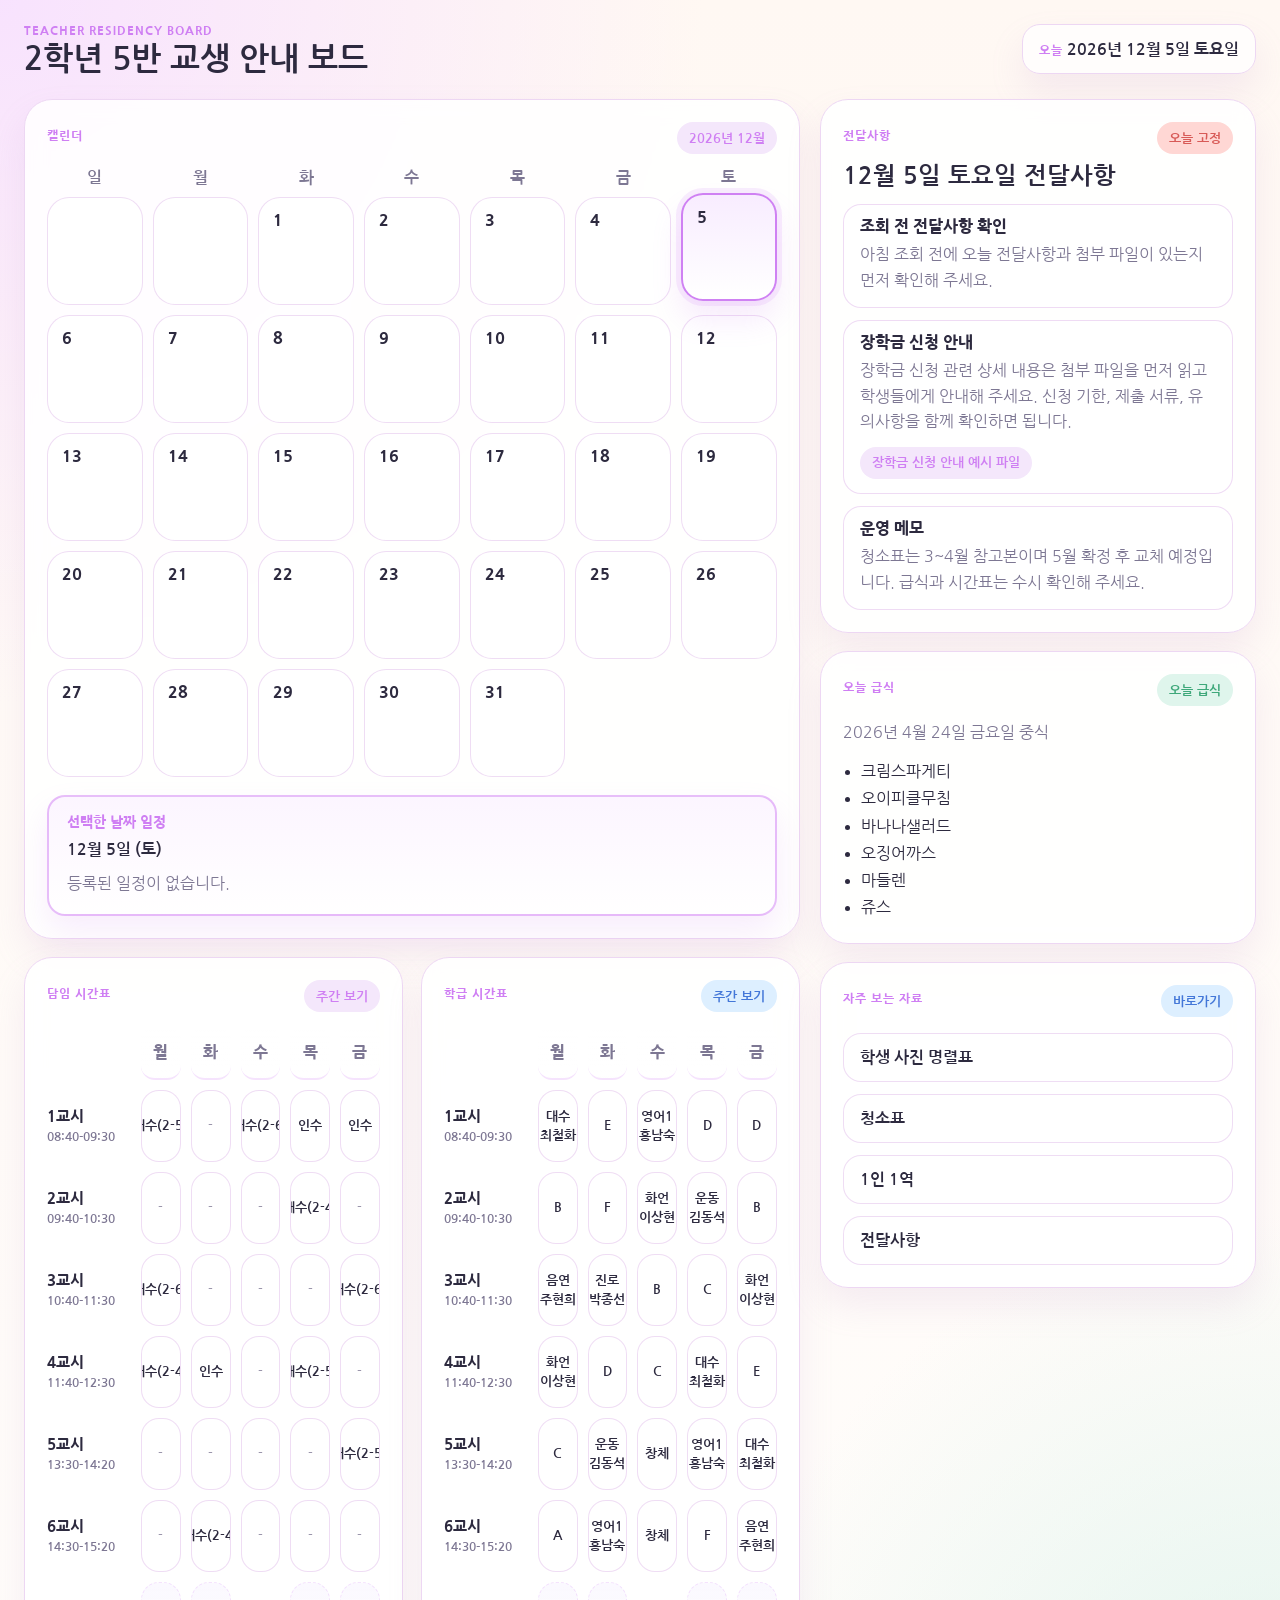
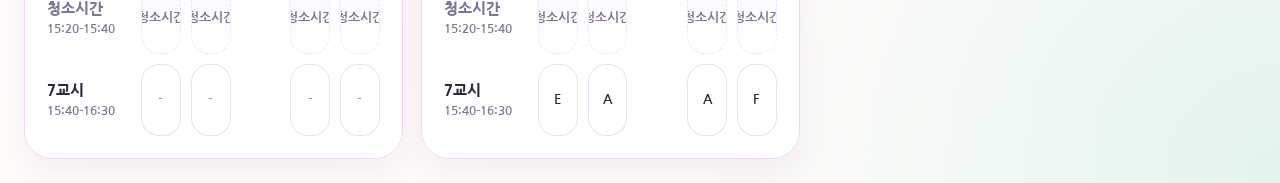
==== index.html @ 3b9c17e1 "Initial commit: teacher residency board" ====
﻿<!DOCTYPE html>
<html lang="ko">
<head>
  <meta charset="UTF-8">
  <meta name="viewport" content="width=device-width, initial-scale=1.0">
  <title>교생 안내 보드</title>
  <link rel="preconnect" href="https://fonts.googleapis.com">
  <link rel="preconnect" href="https://fonts.gstatic.com" crossorigin>
  <link href="https://fonts.googleapis.com/css2?family=Nanum+Gothic:wght@400;700;800&display=swap" rel="stylesheet">
  <link rel="stylesheet" href="styles.css">
</head>
<body>
  <div class="app-shell">
    <header class="topbar">
      <div>
        <p id="boardEyebrow" class="eyebrow">Teacher Residency Board</p>
        <h1 id="boardTitle">2학년 5반 교생 안내 보드</h1>
      </div>
      <div class="topbar-meta">
        <div class="meta-chip">
          <span class="meta-label">오늘</span>
          <strong id="todayLabel">날짜 불러오는 중</strong>
        </div>
      </div>
    </header>

    <main>
      <section class="mobile-home">
        <div class="mobile-hero card">
          <div>
            <p class="section-label">모바일 홈</p>
            <h2 id="mobileHeroTitle">필요한 메뉴만 바로 보기</h2>
            <p id="mobileHeroDescription" class="muted">모바일에서는 첫 화면에 아이콘 메뉴만 두고, 각 메뉴는 별도 페이지에서 열리도록 구성했습니다.</p>
          </div>
          <div class="status-badge">
            <span id="mobileHighlightLabel">오늘 안내</span>
            <strong id="mobileHighlightValue">전달사항과 급식을 먼저 확인해 주세요.</strong>
          </div>
        </div>

        <div class="icon-grid">
          <a class="icon-tile link-tile" href="notices.html">
            <span class="icon">공</span>
            <strong>전달사항</strong>
            <small>공지 전용 페이지</small>
          </a>
          <a class="icon-tile link-tile" href="timetable.html">
            <span class="icon">표</span>
            <strong>시간표</strong>
            <small>담임·학급 시간표</small>
          </a>
          <a class="icon-tile link-tile" href="lunch.html">
            <span class="icon">식</span>
            <strong>급식</strong>
            <small>오늘 메뉴 보기</small>
          </a>
          <a class="icon-tile link-tile" href="roster.html">
            <span class="icon">명</span>
            <strong>명렬표</strong>
            <small>학생 사진 보기</small>
          </a>
          <a class="icon-tile link-tile" href="cleanup.html">
            <span class="icon">청</span>
            <strong>청소표</strong>
            <small>청소 배정 보기</small>
          </a>
          <a class="icon-tile link-tile" href="roles.html">
            <span class="icon">역</span>
            <strong>1인 1역</strong>
            <small>역할 배정 보기</small>
          </a>
        </div>
      </section>

      <section class="tablet-dashboard">
        <div class="tablet-grid">
          <article class="card calendar-card">
            <div class="panel-head">
              <p class="section-label">주간 일정</p>
              <span id="tabletMonthBadge" class="panel-chip lavender">이번 달</span>
            </div>
            <h2 id="tabletCalendarTitle">이번 달 학급 일정</h2>
            <div id="tabletCalendarMini" class="calendar-mini"></div>
            <div id="tabletEventList" class="calendar-notes"></div>
            <div id="tabletSelectedDateBox" class="selected-date-box strong">
              <p class="selected-date-title">선택한 날짜 일정</p>
              <div id="tabletSelectedDateContent" class="selected-date-content muted">달력 날짜를 누르면 해당 날짜 일정이 여기에 표시됩니다.</div>
            </div>
          </article>

          <article class="card stack-card">
            <div class="panel-head">
              <p class="section-label">전달사항</p>
              <span class="panel-chip coral">상단 고정</span>
            </div>
            <h2 id="tabletNoticeTitle">오늘 전달사항</h2>
            <div id="tabletNoticeList" class="notice-list"></div>
          </article>

          <article class="card stack-card">
            <div class="panel-head">
              <p class="section-label">오늘 급식</p>
              <span id="tabletLunchBadge" class="panel-chip mint">오늘 급식</span>
            </div>
            <h2>급식 카드</h2>
            <p id="tabletLunchDescription" class="muted">급식 정보를 불러오는 중입니다.</p>
            <ul id="tabletLunchList" class="plain-list compact"></ul>
          </article>

          <article class="card timetable-card">
            <div class="panel-head">
              <p class="section-label">담임 시간표</p>
              <span class="panel-chip amber">현재 교시 강조</span>
            </div>
            <h2 id="tabletPersonalTitle">담임 시간표</h2>
            <div id="tabletPersonalGrid" class="period-grid"></div>
          </article>

          <article class="card timetable-card">
            <div class="panel-head">
              <p class="section-label">학급 시간표</p>
              <span id="tabletClassBadge" class="panel-chip sky">주간 보기</span>
            </div>
            <h2 id="tabletClassTitle">2학년 5반 시간표</h2>
            <div id="tabletClassList" class="period-grid timetable-grid"></div>
          </article>

          <article class="card wide-card">
            <div class="panel-head">
              <p class="section-label">자주 보는 자료</p>
              <span class="panel-chip sky">바로가기</span>
            </div>
            <h2>자료 모음</h2>
            <div id="tabletQuickLinks" class="quick-links"></div>
          </article>
        </div>
      </section>

      <section class="desktop-dashboard">
        <div class="desktop-grid">
          <div class="desktop-main">
            <article class="card desktop-calendar">
              <div class="panel-head">
                <p class="section-label">캘린더</p>
                <span id="desktopMonthBadge" class="panel-chip lavender">이번 달</span>
              </div>
              <div id="desktopCalendarBoard" class="calendar-board"></div>
              <div id="desktopSelectedDateBox" class="selected-date-box strong">
                <p class="selected-date-title">선택한 날짜 일정</p>
                <div id="desktopSelectedDateContent" class="selected-date-content muted">달력 날짜를 누르면 해당 날짜 일정이 여기에 표시됩니다.</div>
              </div>
            </article>

            <div class="desktop-timetable-row">
              <article class="card desktop-list-card">
                <div class="panel-head">
                  <p class="section-label">담임 시간표</p>
                  <span class="panel-chip lavender">주간 보기</span>
                </div>
                <div id="desktopPersonalList" class="period-grid timetable-grid"></div>
              </article>

              <article class="card desktop-list-card">
                <div class="panel-head">
                  <p class="section-label">학급 시간표</p>
                  <span id="desktopClassBadge" class="panel-chip sky">주간 보기</span>
                </div>
                <div id="desktopClassList" class="period-grid timetable-grid"></div>
              </article>
            </div>
          </div>

          <div class="desktop-side">
            <article class="card desktop-list-card">
              <div class="panel-head">
                <p class="section-label">전달사항</p>
                <span class="panel-chip coral">오늘 고정</span>
              </div>
              <h2 id="desktopNoticeTitle">오늘 전달사항</h2>
              <div id="desktopNoticeList" class="notice-list"></div>
            </article>

            <article class="card desktop-list-card">
              <div class="panel-head">
                <p class="section-label">오늘 급식</p>
                <span id="desktopLunchBadge" class="panel-chip mint">오늘 급식</span>
              </div>
              <p id="desktopLunchDescription" class="muted">급식 정보를 불러오는 중입니다.</p>
              <ul id="desktopLunchList" class="plain-list compact"></ul>
            </article>

            <article class="card desktop-list-card">
              <div class="panel-head">
                <p class="section-label">자주 보는 자료</p>
                <span class="panel-chip sky">바로가기</span>
              </div>
              <div id="desktopQuickLinks" class="quick-links vertical"></div>
            </article>
          </div>
        </div>
      </section>
    </main>
  </div>

  <script src="dashboard-data.js"></script>
  <script src="script.js"></script>
</body>
</html>
---- styles.css ----
:root {
  --panel: rgba(255, 255, 255, 0.88);
  --text: #2d2a3f;
  --muted: #7d7793;
  --line: #edd7f3;
  --lavender: #cf7ff3;
  --lavender-soft: #f4e7fb;
  --mint: #dff5ec;
  --mint-strong: #3ea87a;
  --amber: #ffe8bf;
  --amber-strong: #cb8a15;
  --coral: #ffd7d4;
  --coral-strong: #d85a57;
  --sky: #ddefff;
  --sky-strong: #4377d8;
  --rose: #ffe5ef;
  --rose-strong: #bd4f7d;
  --teal: #dff6f3;
  --teal-strong: #2f9687;
  --peach: #ffe8dc;
  --peach-strong: #cb7e52;
  --slate: #eef2f8;
  --slate-strong: #5f6f95;
  --sage: #e5f3df;
  --sage-strong: #5a8f48;
  --violet-soft: #f1e6ff;
  --violet-strong: #8258d5;
  --shadow: 0 18px 35px rgba(184, 140, 197, 0.14);
}

* {
  box-sizing: border-box;
}

html {
  overflow-anchor: none;
}

body {
  margin: 0;
  color: var(--text);
  font-family: "Nanum Gothic", sans-serif;
  background:
    radial-gradient(circle at top left, rgba(247, 224, 255, 0.9), transparent 32%),
    radial-gradient(circle at bottom right, rgba(219, 242, 234, 0.8), transparent 26%),
    linear-gradient(180deg, #fff8f3 0%, #fffdfb 100%);
}

button,
input,
textarea,
select {
  font: inherit;
}

.app-shell {
  min-height: 100vh;
  padding: 24px;
}

.topbar {
  display: flex;
  justify-content: space-between;
  align-items: flex-start;
  gap: 20px;
  margin-bottom: 24px;
}

.eyebrow,
.section-label,
.meta-label {
  margin: 0 0 6px;
  font-size: 0.78rem;
  font-weight: 800;
  letter-spacing: 0.08em;
  text-transform: uppercase;
  color: var(--lavender);
}

.topbar h1,
.mobile-hero h2,
.card h2,
.card h3 {
  margin: 0;
}

.muted {
  color: var(--muted);
}

.topbar-meta {
  display: flex;
  gap: 12px;
  flex-wrap: wrap;
}

.meta-chip {
  min-width: 160px;
  padding: 14px 16px;
  border-radius: 18px;
  background: rgba(255, 255, 255, 0.75);
  border: 1px solid var(--line);
  box-shadow: var(--shadow);
}

.meta-chip.accent {
  background: linear-gradient(135deg, #fff8ea, #fffdf8);
}

.card {
  background: var(--panel);
  border: 1px solid var(--line);
  border-radius: 28px;
  box-shadow: var(--shadow);
  backdrop-filter: blur(10px);
}

.mobile-home {
  display: block;
}

.tablet-dashboard,
.desktop-dashboard {
  display: none;
}

.roster-showcase {
  margin-top: 22px;
  padding: 22px;
}

.roles-showcase {
  margin-top: 22px;
  padding: 22px;
}

.subpage-shell {
  max-width: 1480px;
  margin: 0 auto;
}

.subpage-header {
  display: grid;
  gap: 14px;
  margin-bottom: 18px;
}

.back-link {
  width: fit-content;
  padding: 12px 16px;
  border-radius: 999px;
  border: 1px solid var(--line);
  background: rgba(255, 255, 255, 0.8);
  color: var(--text);
  text-decoration: none;
  font-weight: 700;
  box-shadow: var(--shadow);
}

.cleanup-showcase {
  padding: 22px;
}

.cleanup-grid {
  display: grid;
  grid-template-columns: repeat(auto-fill, minmax(260px, 1fr));
  gap: 14px;
}

.cleanup-card {
  padding: 18px;
  border-radius: 22px;
  background: rgba(255, 255, 255, 0.9);
  border: 1px solid rgba(237, 215, 243, 0.9);
  box-shadow: 0 12px 28px rgba(184, 140, 197, 0.1);
}

.cleanup-zone {
  margin: 0 0 10px;
  font-size: 0.98rem;
  font-weight: 800;
}

.cleanup-team {
  margin: 0;
  color: var(--muted);
  line-height: 1.6;
}

.mobile-hero,
.calendar-card,
.stack-card,
.timetable-card,
.wide-card,
.desktop-calendar,
.status-card,
.desktop-list-card {
  padding: 22px;
}

.mobile-hero {
  display: flex;
  flex-direction: column;
  gap: 18px;
  margin-bottom: 18px;
}

.status-badge {
  padding: 14px 16px;
  border-radius: 20px;
  background: linear-gradient(135deg, rgba(207, 127, 243, 0.13), rgba(255, 221, 212, 0.48));
  border: 1px solid rgba(207, 127, 243, 0.28);
}

.status-badge span {
  display: block;
  margin-bottom: 4px;
  font-size: 0.82rem;
  color: var(--muted);
}

.icon-grid {
  display: grid;
  grid-template-columns: repeat(2, minmax(0, 1fr));
  gap: 14px;
}

.icon-tile {
  display: block;
  border: 1px solid var(--line);
  background: rgba(255, 255, 255, 0.9);
  border-radius: 24px;
  padding: 18px 14px;
  text-align: left;
  box-shadow: var(--shadow);
  cursor: pointer;
  transition: transform 0.18s ease, border-color 0.18s ease, background 0.18s ease;
  text-decoration: none;
  color: inherit;
}

.icon-tile:hover,
.icon-tile.active {
  transform: translateY(-2px);
  border-color: rgba(207, 127, 243, 0.6);
  background: linear-gradient(180deg, #fffdfd 0%, #fdf5ff 100%);
}

.icon {
  display: inline-flex;
  align-items: center;
  justify-content: center;
  width: 42px;
  height: 42px;
  margin-bottom: 14px;
  border-radius: 14px;
  background: var(--lavender-soft);
  color: var(--lavender);
  font-weight: 800;
}

.icon-tile strong,
.icon-tile small {
  display: block;
}

.icon-tile small {
  margin-top: 6px;
  color: var(--muted);
}

.mobile-detail-stack {
  margin-top: 18px;
}

.timetable-split {
  display: grid;
  gap: 18px;
  margin-top: 16px;
}

.notice-list {
  display: grid;
  gap: 12px;
  margin-top: 16px;
}

.selected-date-box {
  margin-top: 14px;
  padding: 14px 16px;
  border-radius: 18px;
  background: rgba(255, 255, 255, 0.82);
  border: 1px solid rgba(237, 215, 243, 0.9);
}

.selected-date-box.strong {
  margin-top: 18px;
  padding: 18px;
  background: linear-gradient(180deg, rgba(252, 245, 255, 0.98), rgba(255, 255, 255, 0.98));
  border: 2px solid rgba(207, 127, 243, 0.5);
  box-shadow: 0 16px 32px rgba(207, 127, 243, 0.14);
}

.selected-date-title {
  margin: 0 0 8px;
  font-size: 0.88rem;
  font-weight: 800;
  color: var(--lavender);
}

.selected-date-content {
  line-height: 1.6;
}

.selected-date-content strong {
  display: block;
  margin-bottom: 8px;
  color: var(--text);
}

.selected-date-list {
  margin: 0;
  padding-left: 18px;
}

.selected-date-empty {
  color: var(--muted);
}

.notice-card {
  padding: 14px 16px;
  border-radius: 18px;
  background: rgba(255, 255, 255, 0.86);
  border: 1px solid rgba(237, 215, 243, 0.88);
}

.notice-topline {
  display: flex;
  justify-content: space-between;
  align-items: flex-start;
  gap: 10px;
}

.notice-title {
  margin: 0 0 8px;
  font-size: 0.98rem;
  font-weight: 800;
}

.notice-body {
  margin: 0;
  color: var(--muted);
  line-height: 1.6;
}

.notice-files {
  display: flex;
  flex-wrap: wrap;
  gap: 8px;
  margin-top: 12px;
}

.notice-file {
  display: inline-flex;
  align-items: center;
  min-height: 32px;
  padding: 0 12px;
  border-radius: 999px;
  background: var(--lavender-soft);
  color: var(--lavender);
  text-decoration: none;
  font-size: 0.84rem;
  font-weight: 700;
}

.subsection-label {
  margin: 0 0 10px;
  color: var(--muted);
  font-size: 0.88rem;
  font-weight: 700;
}

.detail-panel {
  display: none;
  padding: 22px;
}

.detail-panel.active {
  display: block;
}

.panel-head {
  display: flex;
  justify-content: space-between;
  align-items: center;
  gap: 12px;
  margin-bottom: 10px;
}

.panel-chip {
  display: inline-flex;
  align-items: center;
  min-height: 32px;
  padding: 0 12px;
  border-radius: 999px;
  font-size: 0.82rem;
  font-weight: 700;
}

.panel-chip.coral {
  background: var(--coral);
  color: var(--coral-strong);
}

.panel-chip.amber {
  background: var(--amber);
  color: var(--amber-strong);
}

.panel-chip.mint {
  background: var(--mint);
  color: var(--mint-strong);
}

.panel-chip.lavender {
  background: var(--lavender-soft);
  color: var(--lavender);
}

.panel-chip.sky {
  background: var(--sky);
  color: var(--sky-strong);
}

.panel-chip.rose {
  background: var(--rose);
  color: var(--rose-strong);
}

.plain-list {
  margin: 16px 0 0;
  padding-left: 18px;
  line-height: 1.7;
}

.plain-list.compact {
  margin-top: 10px;
}

.empty-state {
  color: var(--muted);
  list-style: none;
  margin-left: -18px;
}

.mini-periods,
.class-list,
.quick-links,
.period-grid,
.calendar-mini,
.calendar-board {
  margin-top: 16px;
}

.mini-periods {
  display: grid;
  gap: 10px;
}

.mini-periods div,
.class-list div {
  display: flex;
  justify-content: space-between;
  align-items: center;
  gap: 12px;
  padding: 12px 14px;
  border-radius: 16px;
  background: rgba(255, 255, 255, 0.78);
  border: 1px solid rgba(237, 215, 243, 0.8);
}

.mini-periods .is-changed,
.class-list .changed {
  border-color: rgba(255, 184, 86, 0.9);
  background: linear-gradient(180deg, #fff8ef 0%, #fff4db 100%);
}

.mini-periods div.live,
.class-list div.live {
  border: 2px solid rgba(207, 127, 243, 0.86);
  background: linear-gradient(180deg, rgba(253, 245, 255, 0.98), rgba(255, 255, 255, 0.98));
  box-shadow: 0 0 0 4px rgba(207, 127, 243, 0.08);
}

.tablet-grid {
  gap: 18px;
}

.calendar-mini {
  display: grid;
  grid-template-columns: repeat(7, minmax(0, 1fr));
  gap: 10px;
}

.calendar-mini div {
  position: relative;
  min-height: 74px;
  padding: 12px;
  border-radius: 18px;
  background: rgba(255, 255, 255, 0.8);
  border: 1px solid rgba(237, 215, 243, 0.85);
}

.calendar-mini .today {
  border: 2px solid var(--lavender);
  background: linear-gradient(180deg, rgba(244, 231, 251, 0.9), rgba(255, 255, 255, 0.95));
}

.calendar-mini div.selected {
  border: 2px solid rgba(207, 127, 243, 0.95);
  background: linear-gradient(180deg, rgba(248, 236, 255, 1), rgba(255, 255, 255, 0.98));
  box-shadow: 0 10px 22px rgba(207, 127, 243, 0.22);
  transform: translateY(-2px);
}

.calendar-mini .has-event::after {
  content: "";
  position: absolute;
  left: 12px;
  bottom: 12px;
  width: 10px;
  height: 10px;
  border-radius: 50%;
  background: #ff6b6b;
}

.calendar-notes {
  margin-top: 16px;
  display: grid;
  gap: 8px;
}

.calendar-notes p {
  margin: 0;
}

.period-grid {
  display: grid;
  grid-template-columns: 50px repeat(2, minmax(0, 1fr));
  column-gap: 10px;
  row-gap: 10px;
  align-items: stretch;
}

.period-grid .corner,
.period-grid .cell,
.period-grid .label,
.period-grid .day-header {
  display: flex;
  align-items: center;
  justify-content: center;
}

.period-grid .corner {
  min-height: 54px;
}

.period-grid .label {
  min-height: 72px;
  flex-direction: column;
  align-items: flex-start;
  justify-content: center;
  padding: 10px 8px 10px 0;
  border-radius: 0;
  color: var(--muted);
  font-weight: 700;
  line-height: 1.25;
}

.period-grid .label-period {
  font-size: 0.95rem;
  font-weight: 800;
  color: var(--text);
}

.period-grid .label-time {
  margin-top: 4px;
  font-size: 0.75rem;
  color: var(--muted);
}

.period-grid .label.cleaning-label .label-period {
  color: var(--muted);
}

.period-grid .day-header {
  min-height: 42px;
  border-radius: 14px;
  background: linear-gradient(180deg, rgba(255, 255, 255, 0.24), rgba(255, 255, 255, 0));
  border-bottom: 2px solid rgba(207, 127, 243, 0.22);
  color: var(--muted);
  font-size: 1rem;
  font-weight: 800;
}

.period-grid .day-header.current-day {
  color: var(--lavender);
  border-bottom-color: rgba(207, 127, 243, 0.72);
  background: linear-gradient(180deg, rgba(244, 231, 251, 0.9), rgba(255, 255, 255, 0));
}

.period-grid .cell {
  min-height: 72px;
  padding: 10px 12px;
  text-align: center;
  background: rgba(255, 255, 255, 0.82);
  border: 1px solid rgba(237, 215, 243, 0.85);
  border-radius: 18px;
  overflow: hidden;
}

.period-grid .cell.no-slot {
  background: transparent;
  border: none;
  box-shadow: none;
  pointer-events: none;
}

.period-grid .cell.no-slot.cleaning,
.period-grid .cell.no-slot.live,
.period-grid .cell.no-slot.cleaning.live {
  background: transparent;
  border: none;
  box-shadow: none;
}

.period-grid .cell.live {
  border: 2px solid rgba(207, 127, 243, 0.86);
  background: linear-gradient(180deg, rgba(253, 245, 255, 0.98), rgba(255, 255, 255, 0.98));
  box-shadow:
    0 0 0 4px rgba(207, 127, 243, 0.08),
    0 12px 24px rgba(207, 127, 243, 0.16);
  transform: translateY(-1px);
}

.period-grid .cell.cleaning {
  background: linear-gradient(180deg, rgba(249, 246, 255, 0.72), rgba(255, 255, 255, 0.96));
  border-style: dashed;
  border-color: rgba(207, 127, 243, 0.22);
}

.period-grid .cell.cleaning .schedule-text {
  color: var(--muted);
}

.period-grid .cell.cleaning.live {
  background: linear-gradient(180deg, rgba(248, 236, 255, 0.98), rgba(255, 255, 255, 0.98));
  border-color: rgba(207, 127, 243, 0.86);
  box-shadow:
    0 0 0 4px rgba(207, 127, 243, 0.08),
    0 12px 24px rgba(207, 127, 243, 0.16);
}

.period-grid .cell.cleaning.live .schedule-text {
  color: var(--text);
}

.period-grid .cell.is-empty {
  color: rgba(125, 119, 147, 0.78);
}

.period-grid.timetable-grid {
  margin-top: 14px;
}

.schedule-text {
  display: inline-grid;
  gap: 3px;
  justify-items: center;
  line-height: 1.2;
  font-size: 0.84rem;
  font-weight: 700;
  word-break: keep-all;
}

.tone-daesu-24 {
  background: linear-gradient(180deg, rgba(255, 229, 239, 0.92), rgba(255, 255, 255, 0.98));
  border-color: rgba(189, 79, 125, 0.25);
}

.tone-daesu-25 {
  background: linear-gradient(180deg, rgba(244, 231, 251, 0.95), rgba(255, 255, 255, 0.98));
  border-color: rgba(207, 127, 243, 0.28);
}

.tone-daesu-26 {
  background: linear-gradient(180deg, rgba(221, 239, 255, 0.95), rgba(255, 255, 255, 0.98));
  border-color: rgba(67, 119, 216, 0.24);
}

.tone-insu {
  background: linear-gradient(180deg, rgba(223, 245, 236, 0.96), rgba(255, 255, 255, 0.98));
  border-color: rgba(62, 168, 122, 0.24);
}

.tone-english {
  background: linear-gradient(180deg, rgba(255, 232, 191, 0.92), rgba(255, 255, 255, 0.98));
  border-color: rgba(203, 138, 21, 0.22);
}

.tone-sports {
  background: linear-gradient(180deg, rgba(229, 243, 223, 0.96), rgba(255, 255, 255, 0.98));
  border-color: rgba(90, 143, 72, 0.24);
}

.tone-career {
  background: linear-gradient(180deg, rgba(255, 232, 220, 0.94), rgba(255, 255, 255, 0.98));
  border-color: rgba(203, 126, 82, 0.24);
}

.tone-creative {
  background: linear-gradient(180deg, rgba(241, 230, 255, 0.95), rgba(255, 255, 255, 0.98));
  border-color: rgba(130, 88, 213, 0.24);
}

.tone-language {
  background: linear-gradient(180deg, rgba(238, 242, 248, 0.98), rgba(255, 255, 255, 0.98));
  border-color: rgba(95, 111, 149, 0.24);
}

.tone-music {
  background: linear-gradient(180deg, rgba(223, 246, 243, 0.96), rgba(255, 255, 255, 0.98));
  border-color: rgba(47, 150, 135, 0.24);
}

.tone-block-a,
.tone-block-b,
.tone-block-c,
.tone-block-d,
.tone-block-e,
.tone-block-f,
.tone-default {
  border-color: rgba(125, 119, 147, 0.16);
}

.tone-block-a {
  background: linear-gradient(180deg, rgba(255, 245, 230, 0.96), rgba(255, 255, 255, 0.98));
}

.tone-block-b {
  background: linear-gradient(180deg, rgba(244, 231, 251, 0.88), rgba(255, 255, 255, 0.98));
}

.tone-block-c {
  background: linear-gradient(180deg, rgba(223, 245, 236, 0.88), rgba(255, 255, 255, 0.98));
}

.tone-block-d {
  background: linear-gradient(180deg, rgba(221, 239, 255, 0.9), rgba(255, 255, 255, 0.98));
}

.tone-block-e {
  background: linear-gradient(180deg, rgba(255, 229, 239, 0.88), rgba(255, 255, 255, 0.98));
}

.tone-block-f {
  background: linear-gradient(180deg, rgba(255, 232, 191, 0.86), rgba(255, 255, 255, 0.98));
}

.tone-default {
  background: linear-gradient(180deg, rgba(249, 246, 255, 0.94), rgba(255, 255, 255, 0.98));
}

.schedule-line {
  display: block;
  white-space: nowrap;
}

.quick-links {
  display: grid;
  grid-template-columns: repeat(2, minmax(0, 1fr));
  gap: 12px;
}

.quick-links div,
.quick-links a {
  padding: 16px;
  border-radius: 18px;
  background: rgba(255, 255, 255, 0.84);
  border: 1px solid rgba(237, 215, 243, 0.85);
  font-weight: 700;
  color: inherit;
  text-decoration: none;
  display: block;
}

.quick-links.vertical {
  grid-template-columns: 1fr;
}

.roster-grid {
  display: grid;
  grid-template-columns: repeat(auto-fill, minmax(130px, 1fr));
  gap: 14px;
  margin-top: 18px;
}

.roster-grid.compact {
  grid-template-columns: repeat(2, minmax(0, 1fr));
}

.roster-card {
  overflow: hidden;
  border-radius: 22px;
  background: rgba(255, 255, 255, 0.88);
  border: 1px solid rgba(237, 215, 243, 0.9);
  box-shadow: 0 12px 28px rgba(184, 140, 197, 0.12);
}

.roster-photo {
  aspect-ratio: 3 / 4;
  display: flex;
  align-items: center;
  justify-content: center;
  background:
    radial-gradient(circle at top, rgba(255, 255, 255, 0.7), transparent 45%),
    linear-gradient(160deg, #f4ebff 0%, #eef7f3 100%);
  border-bottom: 1px solid rgba(237, 215, 243, 0.85);
}

.roster-photo img {
  width: 100%;
  height: 100%;
  object-fit: cover;
  display: block;
}

.roster-placeholder {
  width: 78px;
  height: 78px;
  border-radius: 50%;
  display: flex;
  align-items: center;
  justify-content: center;
  background: rgba(255, 255, 255, 0.72);
  border: 1px solid rgba(207, 127, 243, 0.25);
  color: var(--lavender);
  font-size: 1.25rem;
  font-weight: 800;
}

.roster-meta {
  padding: 12px 12px 14px;
}

.roster-number {
  display: block;
  margin-bottom: 4px;
  color: var(--muted);
  font-size: 0.82rem;
  font-weight: 700;
}

.roster-name {
  display: block;
  font-size: 1rem;
  font-weight: 800;
}

.roster-note {
  margin-top: 6px;
  color: var(--muted);
  font-size: 0.8rem;
}

.role-grid {
  display: grid;
  grid-template-columns: repeat(auto-fill, minmax(220px, 1fr));
  gap: 14px;
  margin-top: 18px;
}

.role-grid.compact {
  grid-template-columns: 1fr;
}

.role-card {
  padding: 16px;
  border-radius: 22px;
  background: rgba(255, 255, 255, 0.9);
  border: 1px solid rgba(237, 215, 243, 0.9);
  box-shadow: 0 12px 28px rgba(184, 140, 197, 0.1);
}

.role-topline {
  display: flex;
  justify-content: space-between;
  align-items: center;
  gap: 10px;
  margin-bottom: 10px;
}

.role-title {
  font-size: 1rem;
  font-weight: 800;
}

.role-count {
  display: inline-flex;
  align-items: center;
  min-height: 28px;
  padding: 0 10px;
  border-radius: 999px;
  background: var(--lavender-soft);
  color: var(--lavender);
  font-size: 0.78rem;
  font-weight: 700;
}

.role-members {
  margin: 0 0 12px;
  display: flex;
  flex-wrap: wrap;
  gap: 12px;
}

.role-member-chip {
  display: inline-flex;
  flex-direction: column;
  align-items: center;
  justify-content: flex-start;
  gap: 8px;
  min-width: 92px;
  min-height: 128px;
  padding: 8px;
  border-radius: 18px;
  background: rgba(255, 255, 255, 0.92);
  border: 1px solid rgba(237, 215, 243, 0.9);
  box-shadow: 0 8px 18px rgba(184, 140, 197, 0.08);
}

.role-member-avatar {
  width: 80px;
  height: 80px;
  border-radius: 16px;
  overflow: hidden;
  display: inline-flex;
  align-items: center;
  justify-content: center;
  background: linear-gradient(160deg, #f4ebff 0%, #eef7f3 100%);
  border: 1px solid rgba(207, 127, 243, 0.18);
  flex-shrink: 0;
}

.role-member-avatar img {
  width: 100%;
  height: 100%;
  object-fit: cover;
  display: block;
}

.role-member-placeholder {
  color: var(--lavender);
  font-size: 1.2rem;
  font-weight: 800;
}

.role-member-name {
  font-size: 0.88rem;
  font-weight: 700;
  text-align: center;
  line-height: 1.35;
}

.role-member-empty {
  color: var(--muted);
  font-weight: 700;
}

.role-duty {
  margin: 0;
  color: var(--muted);
  line-height: 1.55;
  font-size: 0.92rem;
}

.calendar-head {
  margin-bottom: 20px;
}

.calendar-board {
  display: grid;
  grid-template-columns: repeat(7, minmax(0, 1fr));
  gap: 10px;
}

.dow {
  text-align: center;
  color: var(--muted);
  font-weight: 700;
  padding-bottom: 2px;
}

.date {
  min-height: 120px;
  border-radius: 22px;
  background: rgba(255, 255, 255, 0.85);
  border: 1px solid rgba(237, 215, 243, 0.85);
  padding: 14px;
  display: flex;
  flex-direction: column;
  gap: 10px;
}

.date.today {
  border: 2px solid var(--lavender);
  background: linear-gradient(180deg, rgba(246, 230, 255, 0.72), rgba(255, 255, 255, 0.98));
}

.date.selected {
  border: 2px solid rgba(207, 127, 243, 0.98);
  background: linear-gradient(180deg, rgba(248, 236, 255, 0.98), rgba(255, 255, 255, 0.98));
  box-shadow:
    0 0 0 5px rgba(207, 127, 243, 0.14),
    0 18px 30px rgba(207, 127, 243, 0.16);
  transform: translateY(-4px);
}

.date.has-event::after {
  content: "";
  width: 10px;
  height: 10px;
  border-radius: 50%;
  background: #ff6b6b;
}

.date span {
  font-weight: 800;
}

.date-notes {
  display: grid;
  gap: 6px;
}

.date-note {
  display: block;
  max-width: 100%;
  padding: 5px 8px;
  border-radius: 12px;
  background: rgba(244, 231, 251, 0.9);
  color: var(--muted);
  font-size: 0.76rem;
  font-weight: 700;
  line-height: 1.3;
  white-space: normal;
  overflow: hidden;
  word-break: keep-all;
  display: -webkit-box;
  -webkit-line-clamp: 2;
  -webkit-box-orient: vertical;
}

.date-note.more {
  width: fit-content;
  background: rgba(221, 239, 255, 0.9);
  color: var(--sky-strong);
}

.date small,
.muted-date {
  color: var(--muted);
}

.desktop-grid {
  display: grid;
  grid-template-columns: minmax(0, 1.28fr) minmax(320px, 0.72fr);
  gap: 20px;
}

.desktop-main,
.desktop-side {
  display: grid;
  gap: 18px;
  align-content: start;
}

.desktop-top-row,
.desktop-middle-row,
.desktop-bottom-row,
.desktop-timetable-row {
  display: grid;
  gap: 18px;
}

.desktop-top-row {
  grid-template-columns: repeat(3, minmax(0, 1fr));
}

.desktop-middle-row,
.desktop-bottom-row {
  grid-template-columns: minmax(0, 1fr);
}

.desktop-timetable-row {
  grid-template-columns: repeat(2, minmax(0, 1fr));
}

.desktop-calendar .date {
  min-height: 108px;
}

.status-card {
  min-height: 140px;
}

.status-card h2 {
  margin-top: 8px;
  font-size: clamp(2rem, 2vw, 2.6rem);
}

.status-card.warm {
  background: linear-gradient(180deg, rgba(255, 247, 230, 0.95), rgba(255, 255, 255, 0.92));
}

.status-card.accent-card {
  background: linear-gradient(180deg, rgba(255, 233, 242, 0.95), rgba(255, 255, 255, 0.92));
}

.class-list.dense div {
  padding: 10px 12px;
}

@media (min-width: 768px) {
  .mobile-home {
    display: none;
  }

  .tablet-dashboard {
    display: block;
  }

  .tablet-grid {
    display: grid;
    grid-template-columns: minmax(0, 1.15fr) minmax(0, 0.85fr);
    align-items: start;
  }

  .calendar-card {
    grid-row: span 2;
    min-height: 100%;
  }

  .wide-card {
    grid-column: 1 / -1;
  }

  .roster-grid.compact {
    grid-template-columns: repeat(4, minmax(0, 1fr));
  }

  .role-grid.compact {
    grid-template-columns: repeat(2, minmax(0, 1fr));
  }

}

@media (min-width: 1200px) {
  .tablet-dashboard {
    display: none;
  }

  .desktop-dashboard {
    display: block;
  }
}

@media (max-width: 767px) {
  .app-shell {
    padding: 16px;
  }

  .topbar {
    flex-direction: column;
    margin-bottom: 18px;
  }

  .topbar-meta {
    width: 100%;
  }

  .meta-chip {
    flex: 1 1 160px;
  }

  .roster-showcase {
    padding: 18px;
  }

  .roles-showcase {
    padding: 18px;
  }

  .desktop-timetable-row {
    grid-template-columns: 1fr;
  }
}
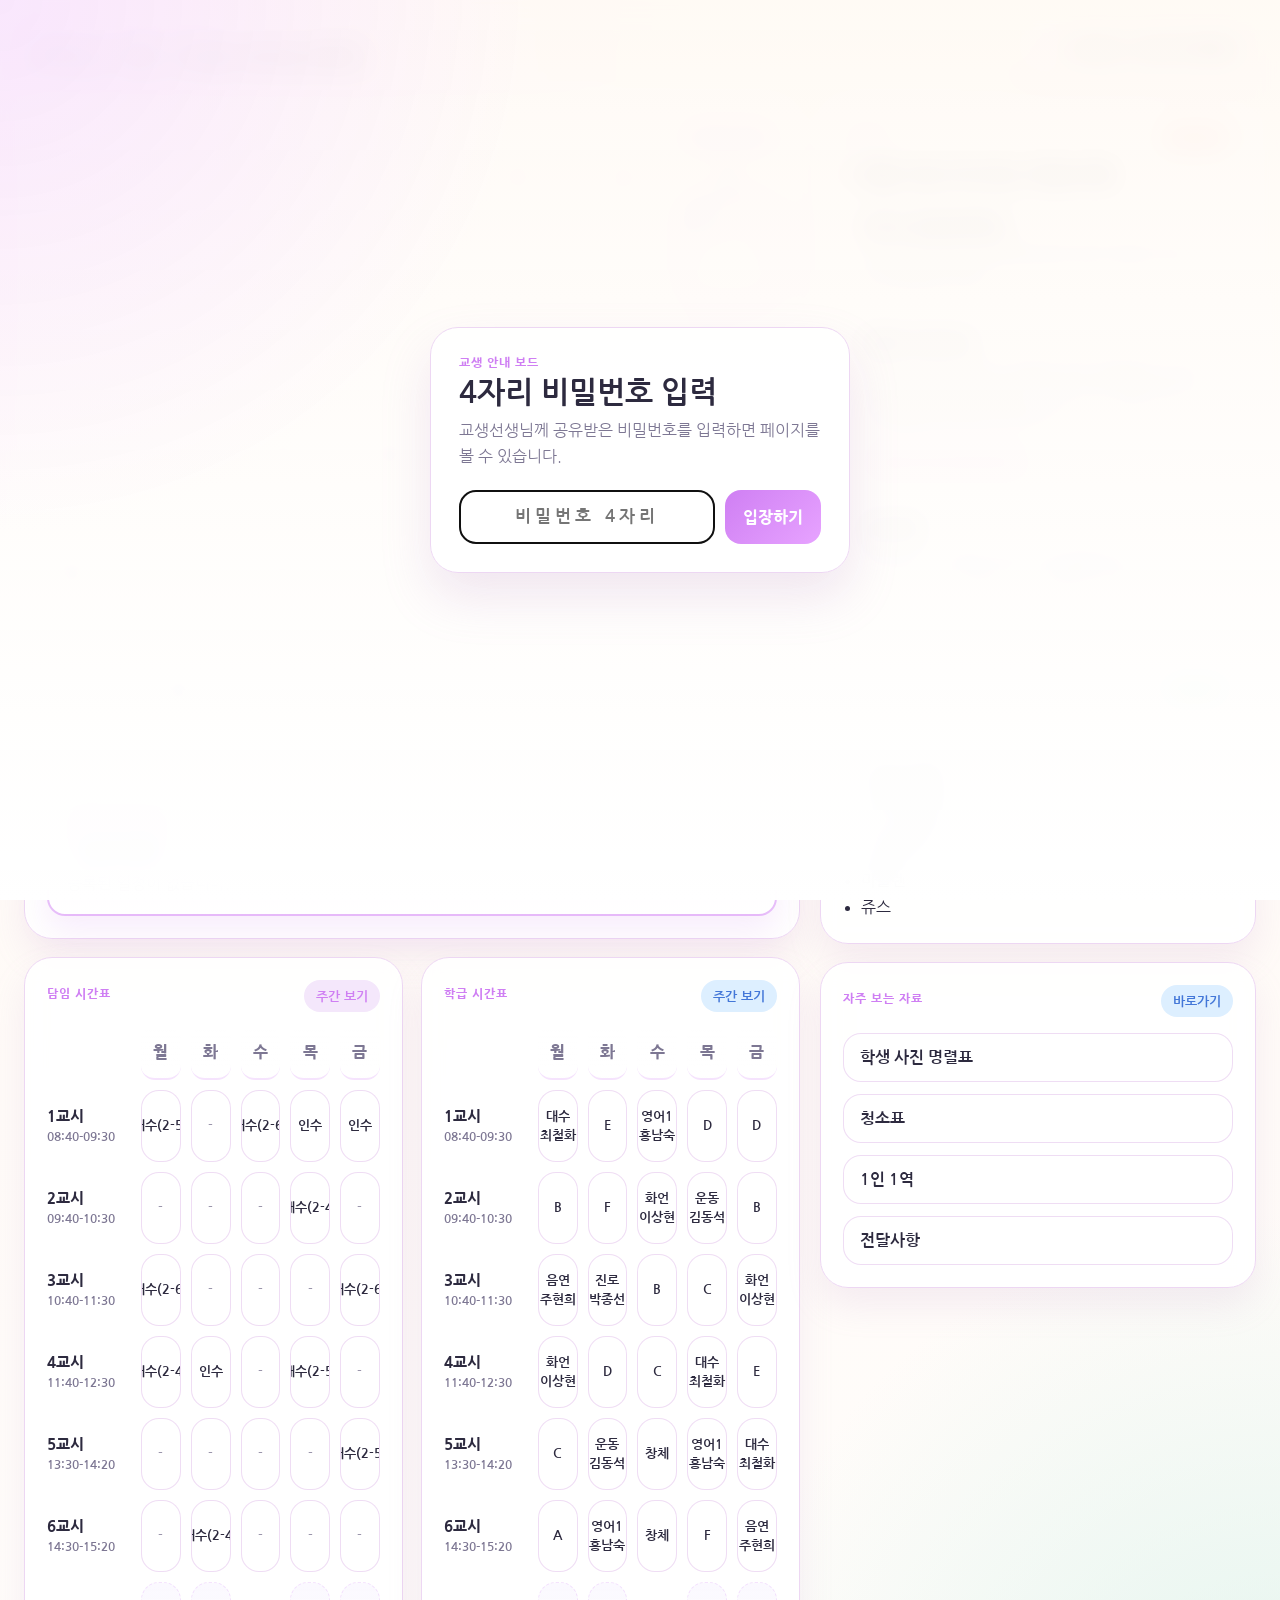
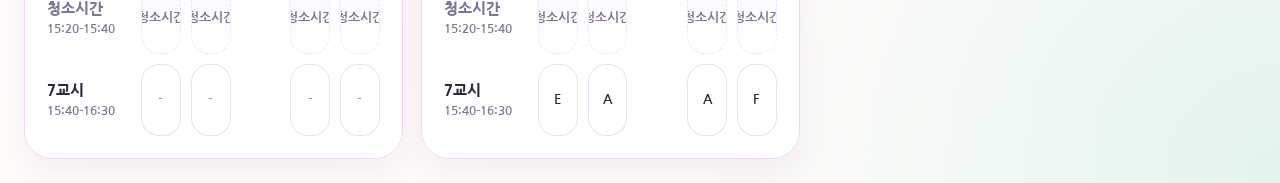
==== commit 7a5d3887: "Add 4-digit access gate for shared deployment" ====
--- a/index.html
+++ b/index.html
@@ -203,6 +203,9 @@
   </div>
 
   <script src="dashboard-data.js"></script>
+  <script src="auth.js"></script>
   <script src="script.js"></script>
 </body>
 </html>
+
+
--- a/styles.css
+++ b/styles.css
@@ -36,6 +36,11 @@
   overflow-anchor: none;
 }
 
+html.board-locked,
+html.board-locked body {
+  overflow: hidden;
+}
+
 body {
   margin: 0;
   color: var(--text);
@@ -44,6 +49,84 @@
     radial-gradient(circle at top left, rgba(247, 224, 255, 0.9), transparent 32%),
     radial-gradient(circle at bottom right, rgba(219, 242, 234, 0.8), transparent 26%),
     linear-gradient(180deg, #fff8f3 0%, #fffdfb 100%);
+}
+
+.auth-gate {
+  position: fixed;
+  inset: 0;
+  z-index: 9999;
+  display: flex;
+  align-items: center;
+  justify-content: center;
+  padding: 24px;
+  background:
+    radial-gradient(circle at top left, rgba(247, 224, 255, 0.76), transparent 34%),
+    linear-gradient(180deg, rgba(255, 250, 245, 0.9), rgba(255, 255, 255, 0.96));
+  backdrop-filter: blur(14px);
+}
+
+.auth-card {
+  width: min(100%, 420px);
+  padding: 28px;
+  border-radius: 28px;
+  background: rgba(255, 255, 255, 0.94);
+  border: 1px solid var(--line);
+  box-shadow: 0 24px 50px rgba(184, 140, 197, 0.2);
+}
+
+.auth-eyebrow {
+  margin: 0 0 8px;
+  font-size: 0.78rem;
+  font-weight: 800;
+  letter-spacing: 0.08em;
+  text-transform: uppercase;
+  color: var(--lavender);
+}
+
+.auth-card h1 {
+  margin: 0 0 10px;
+  font-size: 1.9rem;
+}
+
+.auth-description {
+  margin: 0 0 20px;
+  color: var(--muted);
+  line-height: 1.6;
+}
+
+.auth-form {
+  display: grid;
+  grid-template-columns: minmax(0, 1fr) auto;
+  gap: 10px;
+}
+
+.auth-input {
+  min-height: 54px;
+  padding: 0 16px;
+  border-radius: 16px;
+  border: 1px solid rgba(207, 127, 243, 0.28);
+  background: rgba(255, 255, 255, 0.96);
+  font-size: 1.05rem;
+  font-weight: 700;
+  text-align: center;
+  letter-spacing: 0.24em;
+}
+
+.auth-submit {
+  min-height: 54px;
+  padding: 0 18px;
+  border: none;
+  border-radius: 16px;
+  background: linear-gradient(135deg, #cf7ff3, #e7a3ff);
+  color: white;
+  font-weight: 800;
+  cursor: pointer;
+}
+
+.auth-error {
+  margin: 12px 0 0;
+  color: var(--coral-strong);
+  font-weight: 700;
 }
 
 button,
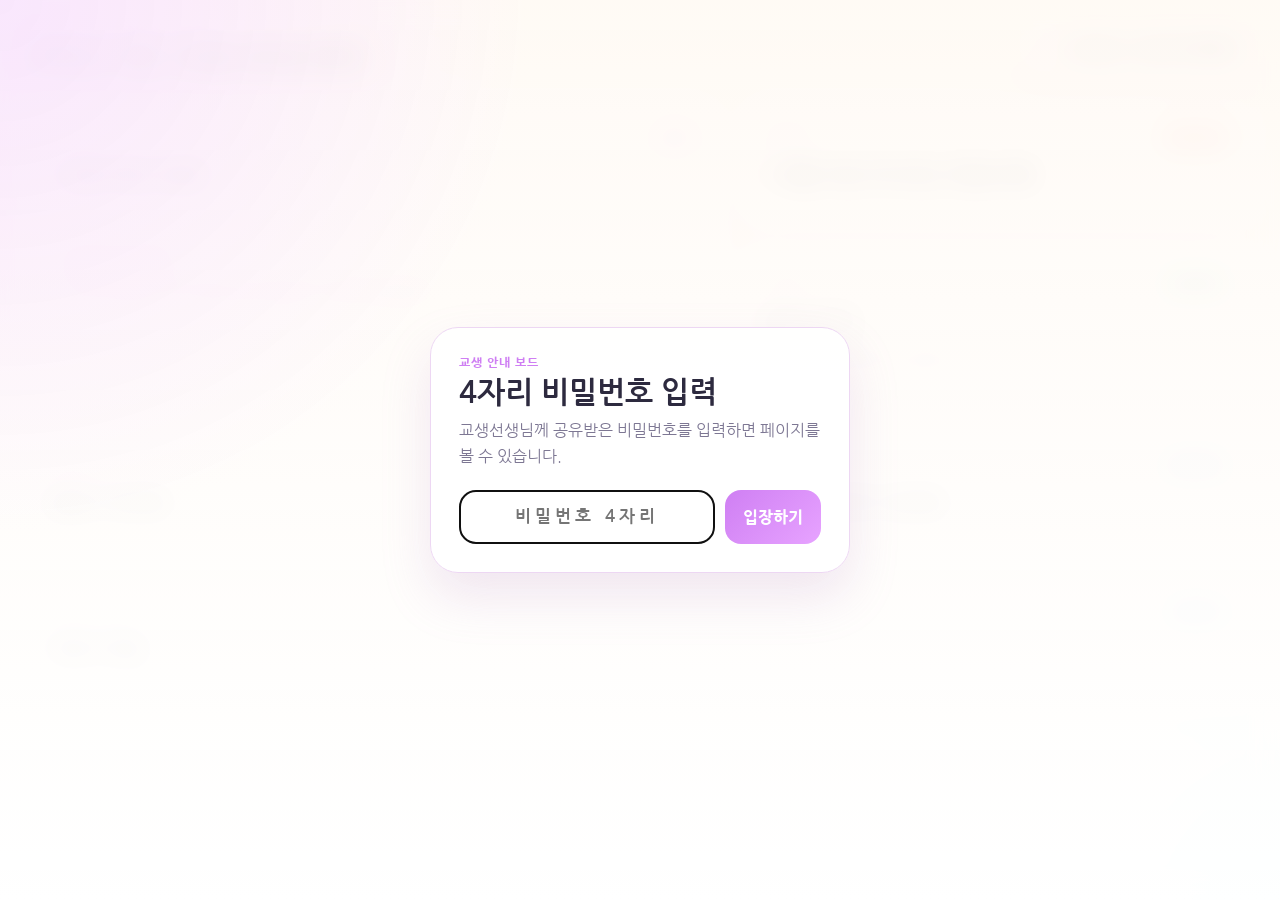
==== commit 28910d73: "Add calendar page and date-linked notices" ====
--- a/index.html
+++ b/index.html
@@ -39,6 +39,11 @@
         </div>
 
         <div class="icon-grid">
+          <a class="icon-tile link-tile" href="calendar.html">
+            <span class="icon">?</span>
+            <strong>???</strong>
+            <small>?? ?? ??</small>
+          </a>
           <a class="icon-tile link-tile" href="notices.html">
             <span class="icon">공</span>
             <strong>전달사항</strong>
--- a/styles.css
+++ b/styles.css
@@ -883,8 +883,8 @@
 
 .roster-grid {
   display: grid;
-  grid-template-columns: repeat(auto-fill, minmax(130px, 1fr));
-  gap: 14px;
+  grid-template-columns: repeat(auto-fill, minmax(110px, 1fr));
+  gap: 12px;
   margin-top: 18px;
 }
 
@@ -893,22 +893,30 @@
 }
 
 .roster-card {
-  overflow: hidden;
-  border-radius: 22px;
+  padding: 12px 10px 14px;
+  border-radius: 20px;
   background: rgba(255, 255, 255, 0.88);
   border: 1px solid rgba(237, 215, 243, 0.9);
   box-shadow: 0 12px 28px rgba(184, 140, 197, 0.12);
+  display: flex;
+  flex-direction: column;
+  align-items: center;
+  text-align: center;
 }
 
 .roster-photo {
-  aspect-ratio: 3 / 4;
+  width: 82px;
+  height: 82px;
+  aspect-ratio: auto;
   display: flex;
   align-items: center;
   justify-content: center;
   background:
     radial-gradient(circle at top, rgba(255, 255, 255, 0.7), transparent 45%),
     linear-gradient(160deg, #f4ebff 0%, #eef7f3 100%);
-  border-bottom: 1px solid rgba(237, 215, 243, 0.85);
+  border: 1px solid rgba(237, 215, 243, 0.85);
+  border-radius: 18px;
+  overflow: hidden;
 }
 
 .roster-photo img {
@@ -919,8 +927,8 @@
 }
 
 .roster-placeholder {
-  width: 78px;
-  height: 78px;
+  width: 64px;
+  height: 64px;
   border-radius: 50%;
   display: flex;
   align-items: center;
@@ -933,27 +941,27 @@
 }
 
 .roster-meta {
-  padding: 12px 12px 14px;
+  padding: 10px 0 0;
 }
 
 .roster-number {
   display: block;
-  margin-bottom: 4px;
-  color: var(--muted);
-  font-size: 0.82rem;
+  margin-bottom: 3px;
+  color: var(--muted);
+  font-size: 0.76rem;
   font-weight: 700;
 }
 
 .roster-name {
   display: block;
-  font-size: 1rem;
+  font-size: 0.92rem;
   font-weight: 800;
 }
 
 .roster-note {
   margin-top: 6px;
   color: var(--muted);
-  font-size: 0.8rem;
+  font-size: 0.74rem;
 }
 
 .role-grid {
@@ -1248,7 +1256,7 @@
 
 }
 
-@media (min-width: 1200px) {
+@media (min-width: 1360px) {
   .tablet-dashboard {
     display: none;
   }
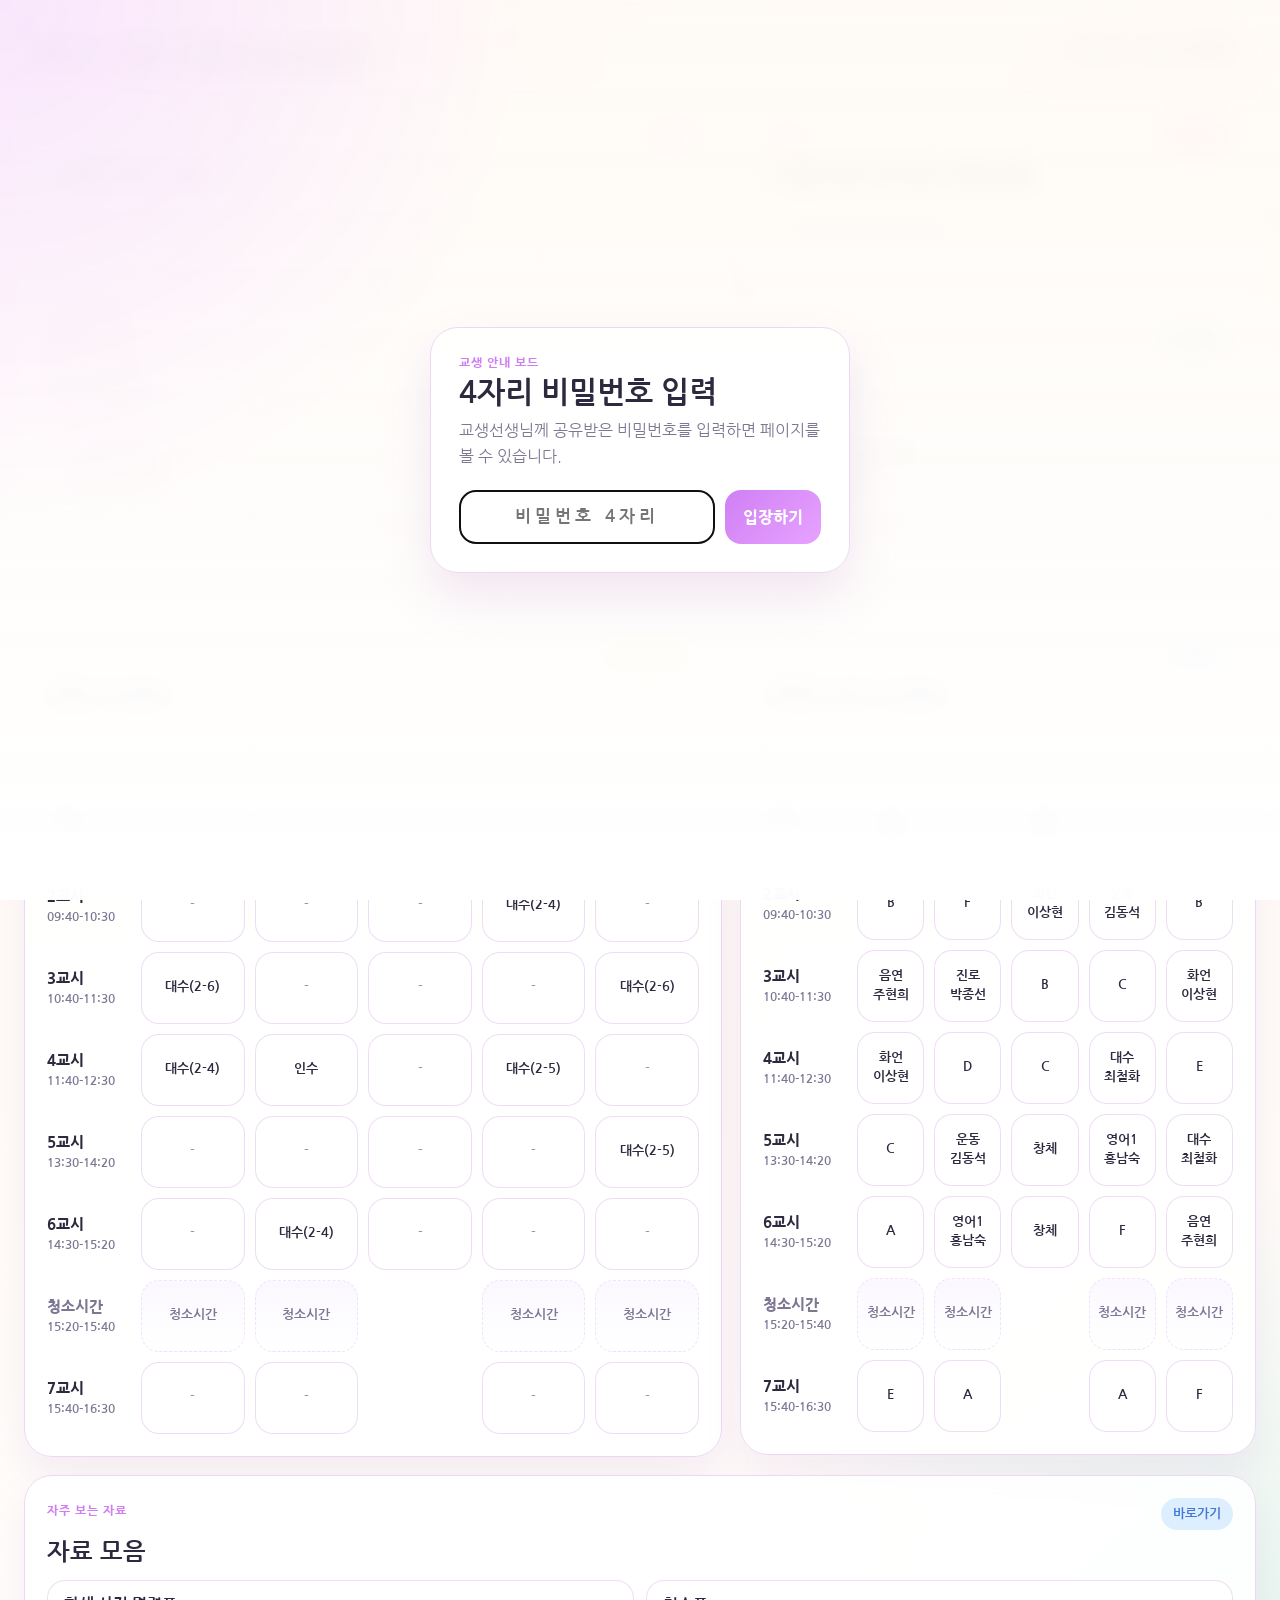
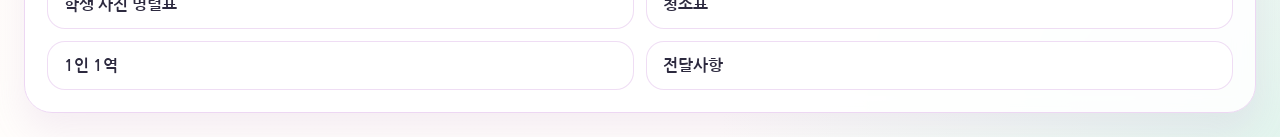
==== commit f89781f0: "Fix main dashboard rendering" ====
--- a/index.html
+++ b/index.html
@@ -41,8 +41,8 @@
         <div class="icon-grid">
           <a class="icon-tile link-tile" href="calendar.html">
             <span class="icon">?</span>
-            <strong>???</strong>
-            <small>?? ?? ??</small>
+            <strong>캘린더</strong>
+            <small>월간 일정 보기</small>
           </a>
           <a class="icon-tile link-tile" href="notices.html">
             <span class="icon">공</span>
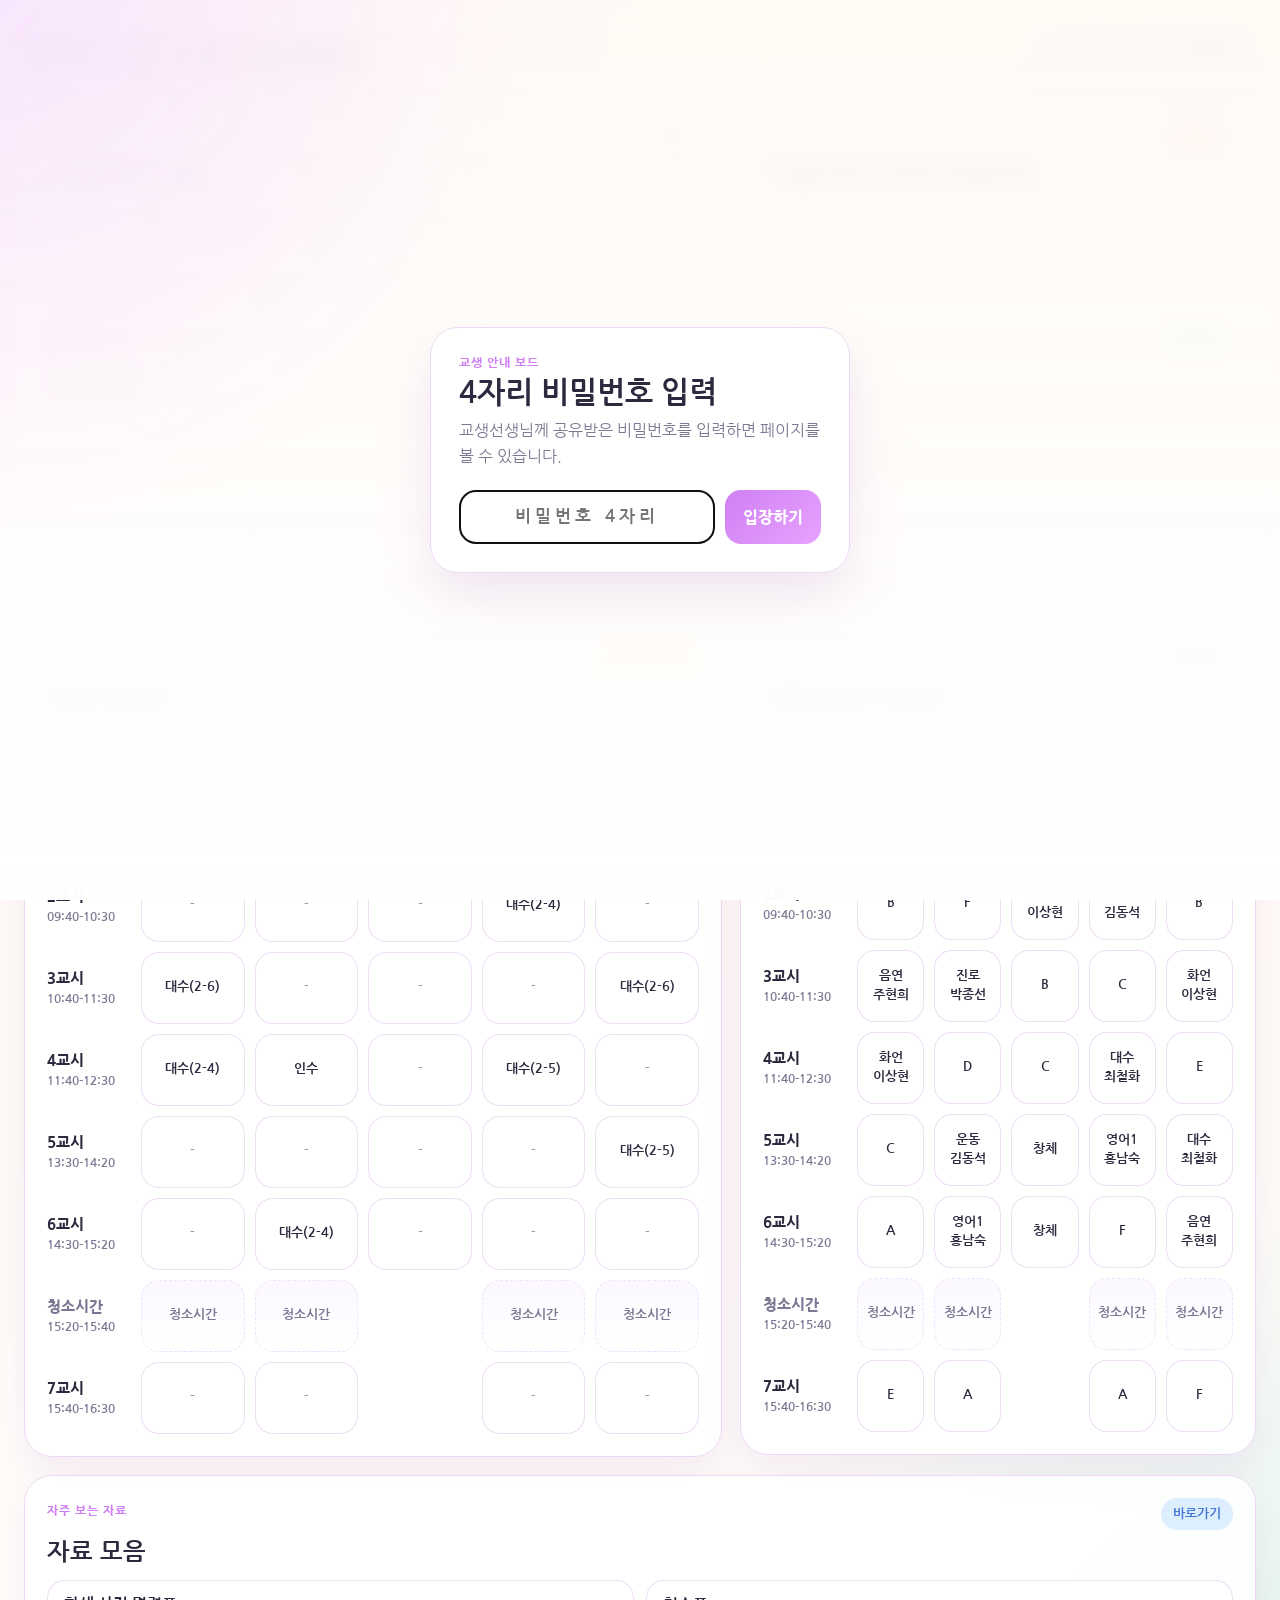
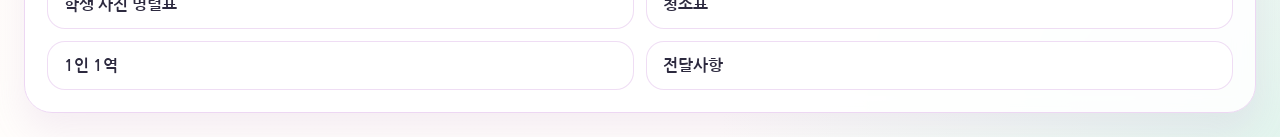
==== commit ee0e6b47: "Remove duplicate selected-date panels" ====
--- a/index.html
+++ b/index.html
@@ -87,10 +87,6 @@
             <h2 id="tabletCalendarTitle">이번 달 학급 일정</h2>
             <div id="tabletCalendarMini" class="calendar-mini"></div>
             <div id="tabletEventList" class="calendar-notes"></div>
-            <div id="tabletSelectedDateBox" class="selected-date-box strong">
-              <p class="selected-date-title">선택한 날짜 일정</p>
-              <div id="tabletSelectedDateContent" class="selected-date-content muted">달력 날짜를 누르면 해당 날짜 일정이 여기에 표시됩니다.</div>
-            </div>
           </article>
 
           <article class="card stack-card">
@@ -150,10 +146,6 @@
                 <span id="desktopMonthBadge" class="panel-chip lavender">이번 달</span>
               </div>
               <div id="desktopCalendarBoard" class="calendar-board"></div>
-              <div id="desktopSelectedDateBox" class="selected-date-box strong">
-                <p class="selected-date-title">선택한 날짜 일정</p>
-                <div id="desktopSelectedDateContent" class="selected-date-content muted">달력 날짜를 누르면 해당 날짜 일정이 여기에 표시됩니다.</div>
-              </div>
             </article>
 
             <div class="desktop-timetable-row">
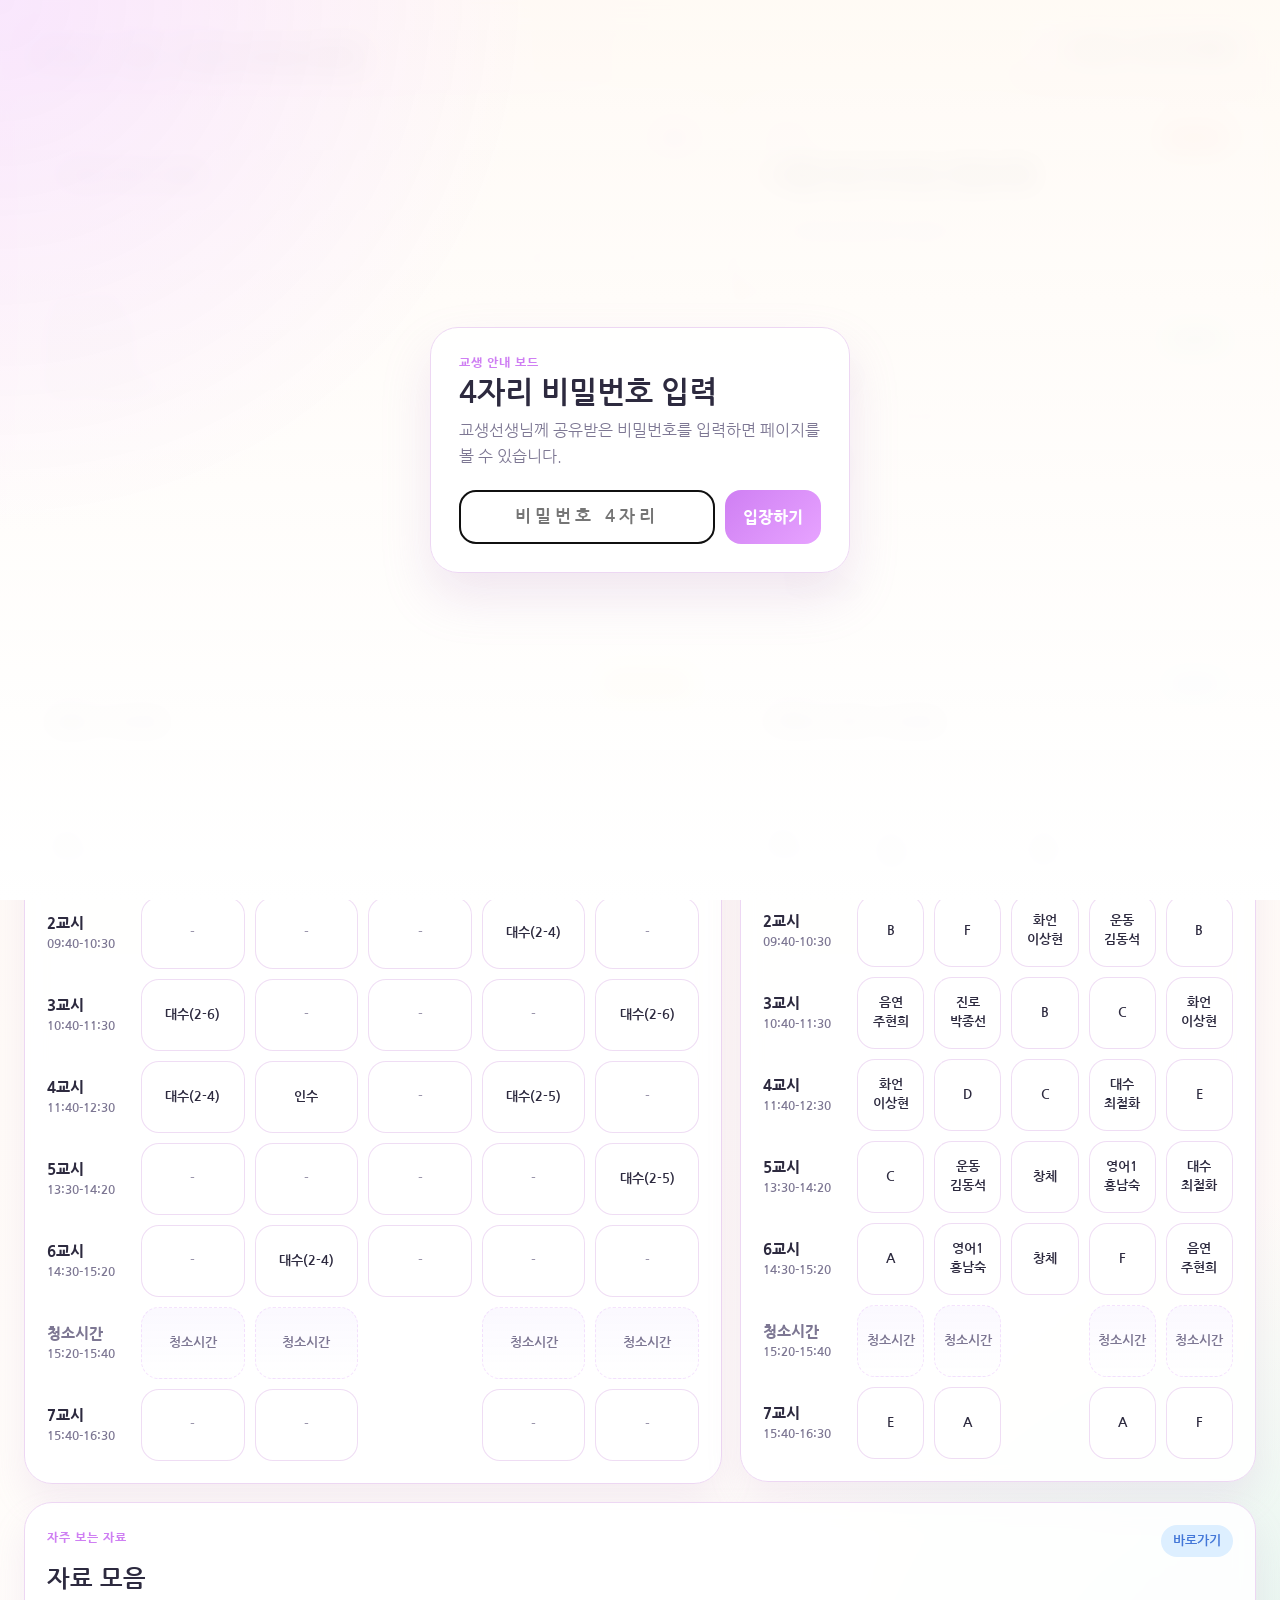
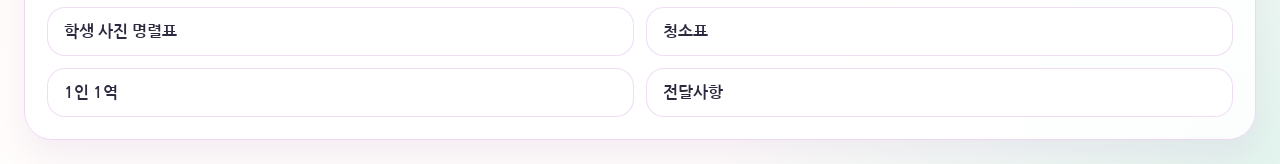
==== commit fd218554: "Simplify mobile home menu" ====
--- a/index.html
+++ b/index.html
@@ -26,18 +26,6 @@
 
     <main>
       <section class="mobile-home">
-        <div class="mobile-hero card">
-          <div>
-            <p class="section-label">모바일 홈</p>
-            <h2 id="mobileHeroTitle">필요한 메뉴만 바로 보기</h2>
-            <p id="mobileHeroDescription" class="muted">모바일에서는 첫 화면에 아이콘 메뉴만 두고, 각 메뉴는 별도 페이지에서 열리도록 구성했습니다.</p>
-          </div>
-          <div class="status-badge">
-            <span id="mobileHighlightLabel">오늘 안내</span>
-            <strong id="mobileHighlightValue">전달사항과 급식을 먼저 확인해 주세요.</strong>
-          </div>
-        </div>
-
         <div class="icon-grid">
           <a class="icon-tile link-tile" href="calendar.html">
             <span class="icon">?</span>
--- a/styles.css
+++ b/styles.css
@@ -1295,4 +1295,43 @@
   .desktop-timetable-row {
     grid-template-columns: 1fr;
   }
-}
+
+  body[data-page="timetable"] .desktop-list-card {
+    overflow-x: auto;
+  }
+
+  body[data-page="timetable"] .period-grid {
+    min-width: 620px;
+    column-gap: 8px;
+    row-gap: 8px;
+  }
+
+  body[data-page="timetable"] .period-grid .day-header {
+    min-height: 36px;
+    font-size: 0.9rem;
+  }
+
+  body[data-page="timetable"] .period-grid .label,
+  body[data-page="timetable"] .period-grid .cell {
+    min-height: 58px;
+  }
+
+  body[data-page="timetable"] .period-grid .cell {
+    padding: 8px 6px;
+  }
+
+  body[data-page="timetable"] .period-grid .label-period {
+    font-size: 0.86rem;
+  }
+
+  body[data-page="timetable"] .period-grid .label-time {
+    margin-top: 2px;
+    font-size: 0.67rem;
+  }
+
+  body[data-page="timetable"] .schedule-text {
+    gap: 2px;
+    font-size: 0.82rem;
+    line-height: 1.12;
+  }
+}
